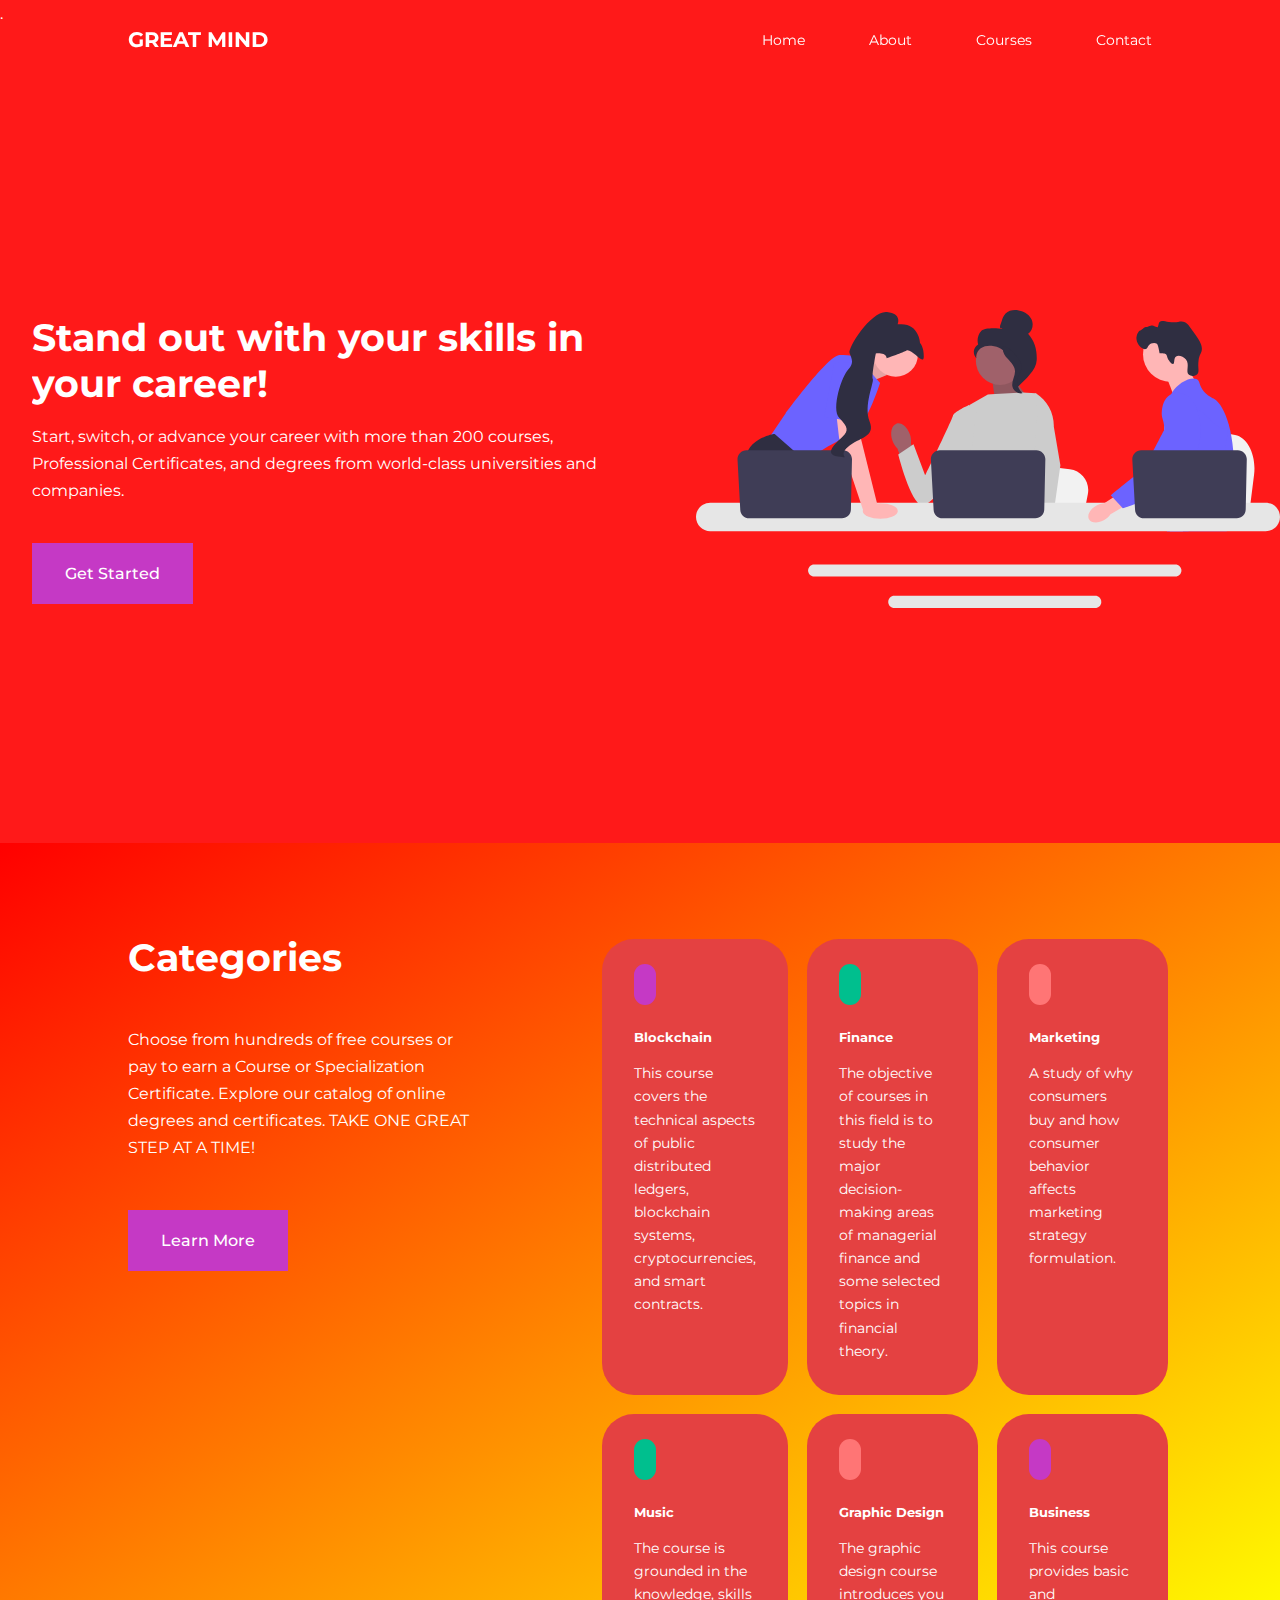
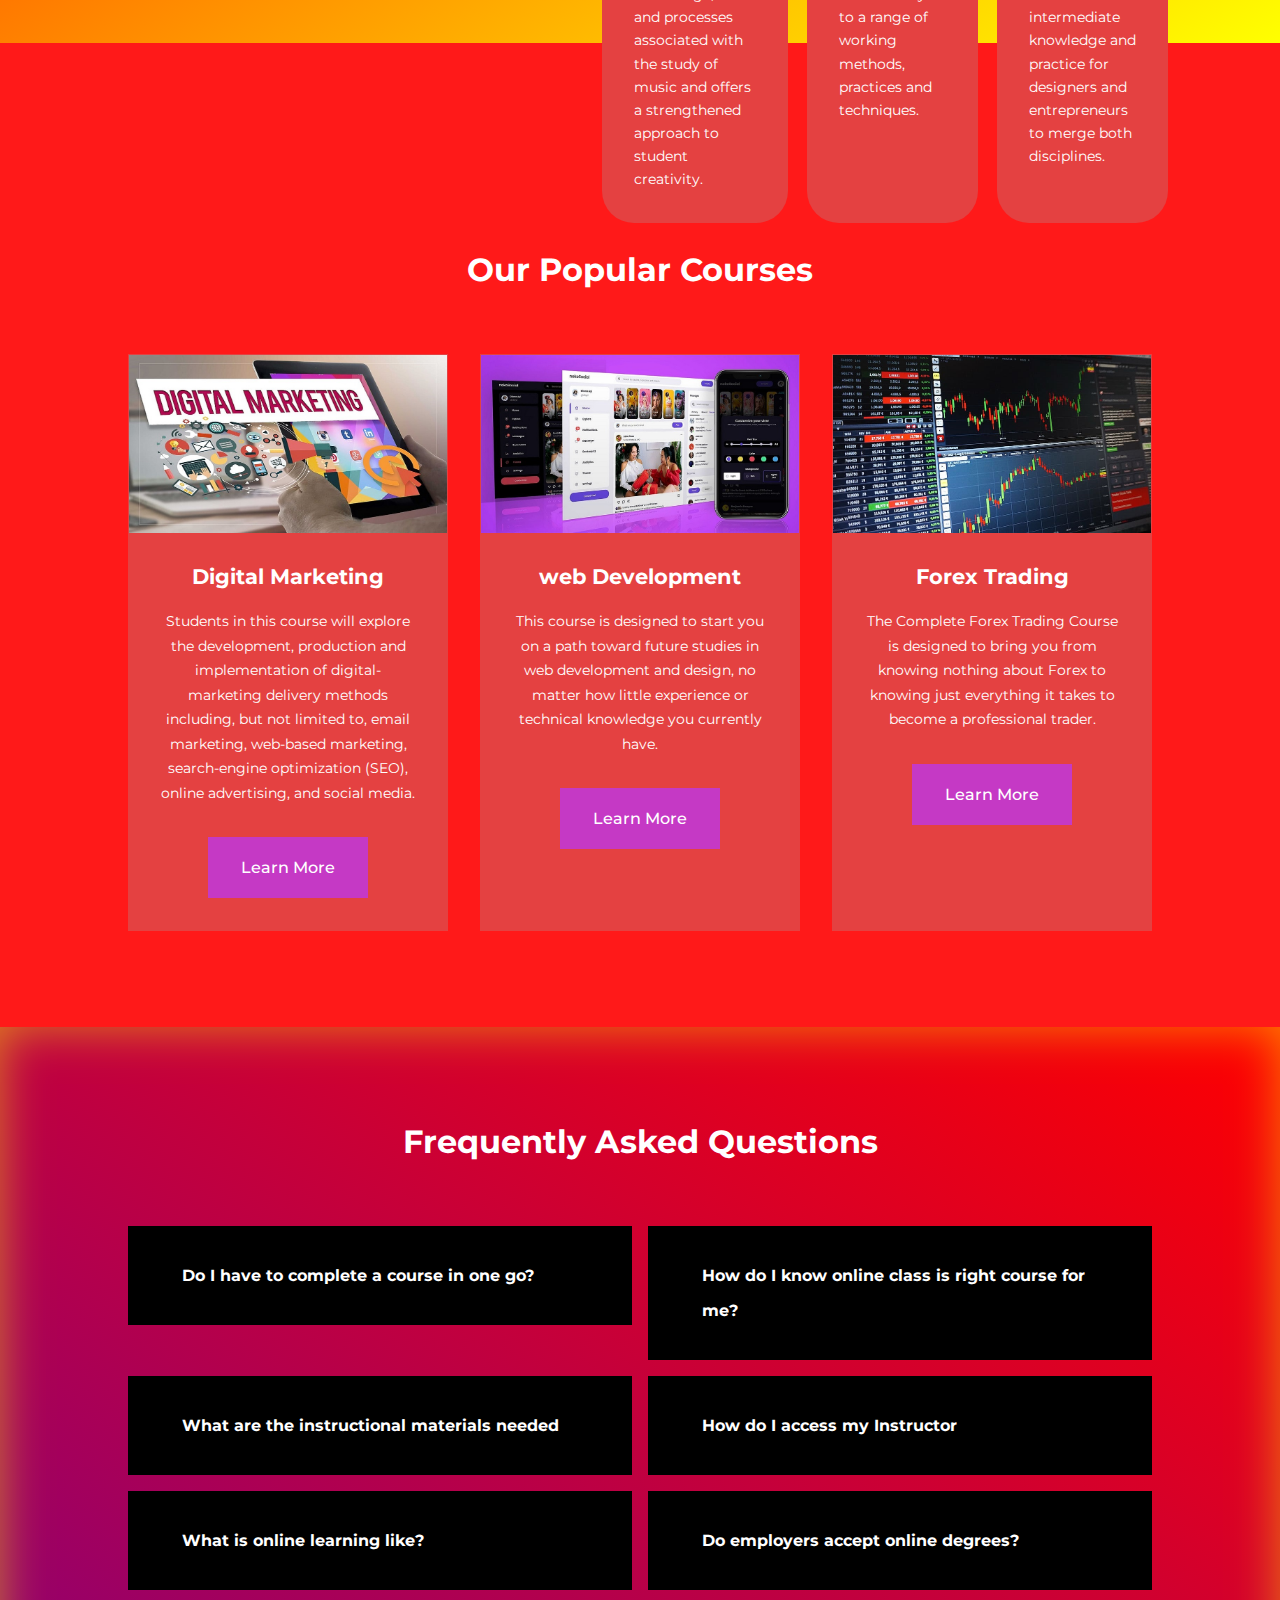
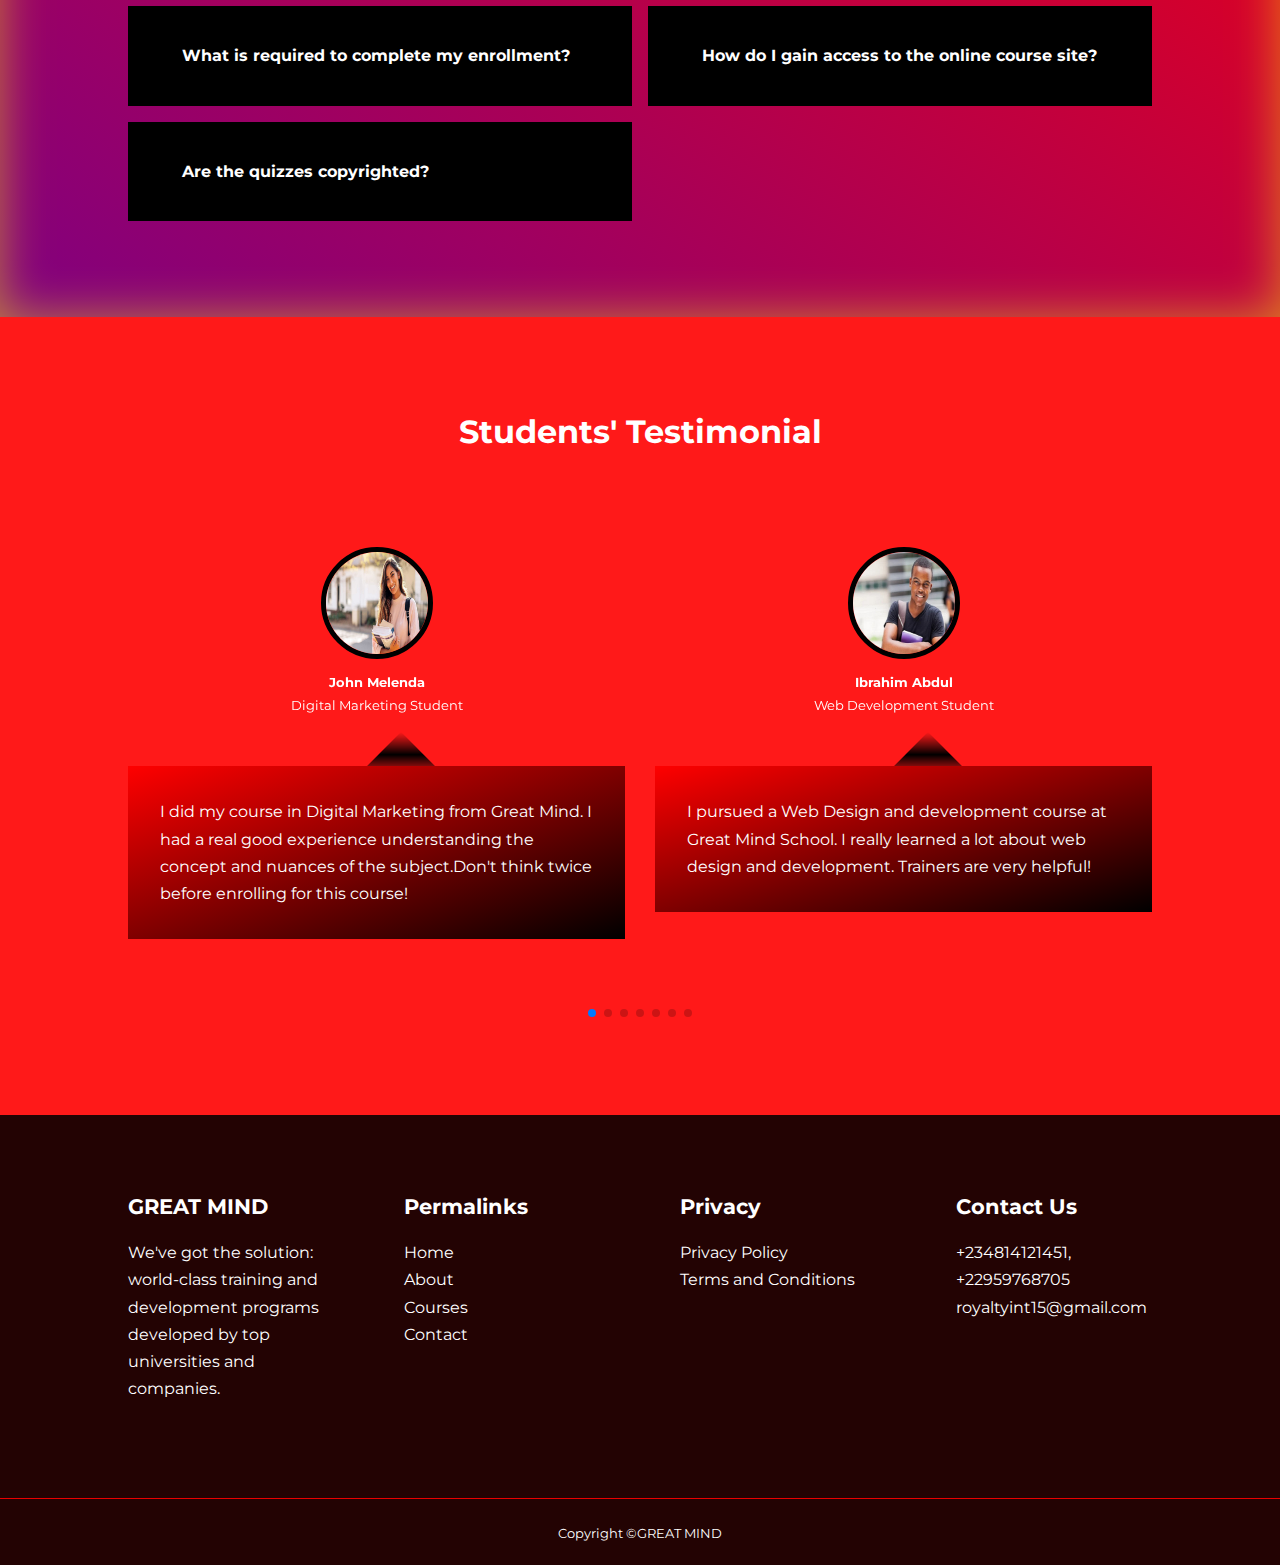
==== index.html @ f4f1f2b3 "initial great mind files" ====
<!DOCTYPE html>
<html lang="en">
<head>
    <meta charset="UTF-8">
    <meta http-equiv="X-UA-Compatible" content="IE=edge">
    <meta name="viewport" content="width=device-width, initial-scale=1.0">
    <title>Great Mind School</title>

    <!-- ICON SCOUT-->
    <link rel="stylesheet" href="https://unicons.iconscout.com/release/v4.0.0/css/line.css">.

    <!--GOOGLE FONT-->
    <link rel="preconnect" href="https://fonts.googleapis.com">
<link rel="preconnect" href="https://fonts.gstatic.com" crossorigin>
<link href="https://fonts.googleapis.com/css2?family=Montserrat:wght@300;400;500;600;700;800;900&family=Ubuntu&display=swap" rel="stylesheet">

<!--SWIPER JS-->
<link
  rel="stylesheet"
  href="https://cdn.jsdelivr.net/npm/swiper@8/swiper-bundle.min.css"
/>



    <!--CSS-->
    <link rel="stylesheet" href="css/style.css">

    <!--ICON-->
<link rel="icon" href="fav.ico?v=2">
</head>
<body>
    <!--NAV BAR-->
    <nav>
        <div class="container nav__container">
            <a href="index.html"><h4>GREAT MIND</h4></a>
            <ul class="nav__menu">
                <li><a href="index.html">Home</a></li>
                <li><a href="about.html">About</a></li>
                <li><a href="course.html">Courses</a></li>
                <li><a href="contact.html">Contact</a></li>
            </ul>
             <button id="open-menu-btn"><i class="uil uil-bars"></i></button >
             <button id="close-menu-btn"><i class="uil uil-multiply"></i></button>
        </div>
    </nav>

    <!--HEADER-->
    <header>
        <div class="header__container">
           <div class="header__left">
               <h1>Stand out with your skills in your career!</h1>
               <p>Start, switch, or advance your career with more than 200 courses, Professional Certificates, and degrees from world-class universities and companies.</p>
               <a href="course.html" class="btn btn-primary">Get Started</a>
           </div>
           <div class="header__right">
                <div class="header__right-image">
                    <img src="./images/header-right.svg" alt="" >
                </div>
           </div>
    </div>
    </header>

<!--CATEGORIES-->
    <section class="categories" id="grad">
        <div class="container categories__container">
            <div class="categories__left">
                <h1>Categories</h1>
                <p>Choose from hundreds of free courses or pay to earn a Course or Specialization Certificate. Explore our catalog of online degrees and certificates. TAKE ONE GREAT STEP AT A TIME!</p>
                <a href="" class="btn">Learn More</a>
            </div>
            <div class="categories__right">
                <articles class="category">
                    <span class="category__icon"><i class="uil uil-bitcoin-circle"></i></span>
                    <h5>Blockchain</h5>
                    <p>This course covers the technical aspects of public distributed ledgers, blockchain systems, cryptocurrencies, and smart contracts.</p>
                </articles>
                <articles class="category">
                    <span class="category__icon"><i class="uil uil-usd-circle"></i></span>
                    <h5>Finance</h5>
                    <p>The objective of courses in this field is to study the major decision-making areas of managerial finance and some selected topics in financial theory.</p>
                </articles>
                <articles class="category">
                    <span class="category__icon"><i class="uil uil-megaphone"></i></span>
                    <h5>Marketing</h5>
                    <p>A study of why consumers buy and how consumer behavior affects marketing strategy formulation.</p>
                </articles>
                <articles class="category">
                    <span class="category__icon"><i class="uil uil-music"></i></span>
                    <h5>Music</h5>
                    <p>The course is grounded in the knowledge, skills and processes associated with the study of music and offers a strengthened approach to student creativity.</p>
                </articles>
                <articles class="category">
                    <span class="category__icon"><i class="uil uil-palette"></i></span>
                    <h5>Graphic Design</h5>
                    <p> The graphic design course introduces you to a range of working methods, practices and techniques.</p>
                </articles>
                <articles class="category">
                    <span class="category__icon"><i class="uil uil-puzzle-piece"></i></span>
                    <h5>Business</h5>
                    <p>This course provides basic and intermediate knowledge and practice for designers and entrepreneurs to merge both disciplines.</p>
                </articles>
            </div>
        </div>
    </section>


    <!--COURSES-->
    <section class="courses">
        <h2>Our Popular Courses</h2>
         <div class="container courses__container">
            <articles class="course">
                <div class="course__image">
                    <img src="./images/course-2.jpg" alt="">
                </div>
                <div class="course__info">
                    <h4>Digital Marketing</h4>
                <p>Students in this course will explore the development, production and implementation of digital-marketing delivery methods including, but not limited to, email marketing, web-based marketing, search-engine optimization (SEO), online advertising, and social media.</p>
                <a href="course.html" class="btn btn-primary">Learn More</a>
                </div>
                
            </articles>

            <articles class="course">
                <div class="course__image">
                    <img src="./images/course-1.jpg" alt="">
                </div> 
                <div class="course__info">
                    <h4>web Development</h4>
                <p>This course is designed to start you on a path toward future studies in web development and design, no matter how little experience or technical knowledge you currently have.</p>
                <a href="course.html" class="btn btn-primary">Learn More</a>
                </div>
            </articles>

            <articles class="course">
                <div class="course__image">
                    <img src="./images/course-3.jpg" alt="">
                </div>
                <div class="course__info">
                    <h4>Forex Trading</h4>
                <p>The Complete Forex Trading Course is designed to bring you from knowing nothing about Forex to knowing just everything it takes to become a professional trader.</p>
                <a href="course.html" class="btn btn-primary">Learn More</a>
                </div> 
            </articles>
         </div>
    </section>

    <!--FREQUENTLY ASKED QUESTIONS-->
    <section class="faqs">
        <h2>Frequently Asked Questions</h2>
<div class="container faqs__container">
    <article class="faq ">
        <div class="faq__icon"><i class="uil uil-plus"></i></div>
        <div class="question__answer">
            <h4> Do I have to complete a course in one go?</h4>
            <p> No, you can visit it at anytime, wherever you are. Each course is made up of a number of individual modules which enables you to complete it in your own time and at times convenient to you. If you wish to return to the course at the point you last left it at, please ensure you use the same device to access the course and do not clear your cache in between visits.</p>
        </div>

    </article>

    <article class="faq">
        <div class="faq__icon"><i class="uil uil-plus"></i></div>
        <div class="question__answer">
            <h4>How do I know online class is right course for me?</h4>
           <p> Online learning places a tremendous amount of responsibility on a student. If you thrive in an environment of personal responsibility, can stay organized and can juggle multiple assignments at once, then online learning might be a great fit.</p>
        
        </div>

    </article>

    <article class="faq">
        <div class="faq__icon"><i class="uil uil-plus"></i></div>
        <div class="question__answer">
            <h4>What are the instructional materials needed</h4>
            <p>You will need a computer, a high speed Internet connection, a newer version of a web browser, and access to common tools and software like word processors, email, etc. Some courses may have other software or technology requirements as well.</p>
        </div>

    </article>

    <article class="faq">
        <div class="faq__icon"><i class="uil uil-plus"></i></div>
        <div class="question__answer">
            <h4>How do I access my Instructor</h4>
            <p>Instructors stay in touch with your Online Learning students in a variety of ways, depending on the course design. Your instructor will explain the best way to reach him or her within the course home pages. You may communicate with your instructor through discussion groups, bulletin boards, chat rooms, assignment submissions, through email, or by telephone.</p>
        </div>

    </article>

    <article class="faq">
        <div class="faq__icon"><i class="uil uil-plus"></i></div>
        <div class="question__answer">
            <h4> What is online learning like?</h4>
            <p>Recent reports detail just how quickly colleges adopted online learning. According to the Babson Survey Research Group, university and student participation in online education is at an all-time high. Even some of the largest and most prestigious universities now offer online degrees. Despite its growing popularity, online education is still relatively new, and many students and academics are completely unacquainted with it. Questions and concerns are normal. This page addresses some of the most frequently asked questions about online degree programs. All answers are thoroughly researched; we include links to relevant studies whenever possible.</p>
        </div>

    </article>

    <article class="faq">
        <div class="faq__icon"><i class="uil uil-plus"></i></div>
        <div class="question__answer">
            <h4> Do employers accept online degrees?</h4>
            <p>All new learning innovations are met with some degree of scrutiny, but skepticism subsides as methods become more mainstream. Such is the case for online learning. Studies indicate employers who are familiar with online degrees tend to view them more favorably, and more employers are acquainted with them than ever before. The majority of colleges now offer online degrees, including most public, not-for-profit, and Ivy League universities. Online learning is also increasingly prevalent in the workplace as more companies invest in web-based employee training and development programs.</p>
        </div>

    </article>

    <article class="faq">
        <div class="faq__icon"><i class="uil uil-plus"></i></div>
        <div class="question__answer">
            <h4>What is required to complete my enrollment?</h4>
            <p>Admission requirements vary by program. It is best to consult the program's homepage and the admissions procedures to determine the exact credentials required for your specific program.</p>
        </div>

    </article>

    <article class="faq">
        <div class="faq__icon"><i class="uil uil-plus"></i></div>
        <div class="question__answer">
            <h4>How do I gain access to the online course site?</h4>
            <p>You will receive a confirmation email after registering for a course that will include a link to access the course through our online instructional platform. If you are new to NASFAA U courses, you will be prompted to set up an account during the first sign-in process. Once you have logged in, you can create your profile, and upload a photo of yourself. This profile is only used on the NASFAA U online course platform during online courses.</p>
        </div>

    </article>

    <article class="faq ">
        <div class="faq__icon"><i class="uil uil-plus"></i></div>
        <div class="question__answer">
            <h4>Are the quizzes copyrighted?</h4>
            <p>All of our quizzes are subject to copyright restriction however we allow our subscribers to print the quizzes. All that we ask is that they are reproduced in the exact form that our software generates (every sheet must show the Education Quizzes details at the bottom of the quiz). Use of any of the materials without showing the Education Quizzes details is a breach of our copyright. Legal action will be taken against any school that uses the quizzes without our express permission. After all, we have to make a living!</p>
        </div>

    </article>
</div>
  </section>

 <!--TESTIMONIAL-->

  <section class="container testimonial__container mySwiper">
    <h2>Students' Testimonial</h2>
    <div class="swiper-wrapper">
        <article class="testimonial swiper-slide">
            <div class="avatar">
                <img src="./images/avatar-1.jpg" alt="">
            </div>
            <div class="testimonial__info">
                <h5>John Melenda</h5>
                <small>Digital Marketing Student</small>
            </div>
            <div class="testimonial__body">
                <p>I did my course in Digital Marketing from Great Mind. I had a real good experience understanding the concept and nuances of the subject.Don't think twice before enrolling for this course! </p>
            </div>
        </article>
   

        <article class="testimonial swiper-slide">
            <div class="avatar">
                <img src="./images/avatar-2-2.jpg" alt="">
            </div>
            <div class="testimonial__info">
                <h5>Ibrahim Abdul</h5>
                <small>Web Development Student</small>
            </div>
            <div class="testimonial__body">
                <p>I pursued a Web Design and development course at Great Mind School. I really learned a lot about web design and development. Trainers are very helpful!</p>
            </div>
        </article>
    

        <article class="testimonial swiper-slide">
            <div class="avatar">
                <img src="./images/avatar-3.jpg" alt="">
            </div>
            <div class="testimonial__info">
                <h5>Boris Jane</h5>
                <small>Graphic Design Student</small>
            </div>
            <div class="testimonial__body">
                <p>Once I found out that Great Mind online classes on Graphic Design, I jumped at the chance and took courses in Photoshop, Illustrator and entry-level Graphic Design and truthfully, I don't regret it!</p>
            </div>
        </article>

        <article class="testimonial swiper-slide">
            <div class="avatar">
                <img src="./images/avatar-4.jpg" alt="">
            </div>
            <div class="testimonial__info">
                <h5>Adetola Fumilayo</h5>
                <small>Content Creation Student</small>
            </div>
            <div class="testimonial__body">
                <p>A very informative and eye opening training session. Deborah is the perfect presenter and I highly recommend any of the courses offered.</p>
            </div>
        </article>

        <article class="testimonial swiper-slide">
            <div class="avatar">
                <img src="./images/avatar-5.jpg" alt="">
            </div>
            <div class="testimonial__info">
                <h5>Walter Ray</h5>
                <small>Forex Student</small>
            </div>
            <div class="testimonial__body">
                <p>I ordered and received your course about two months ago. I've been trading according to your method ever since. The Pivot System is just amazing.</p>
            </div>
        </article>

        <article class="testimonial swiper-slide">
            <div class="avatar">
                <img src="./images/avatar-6.jpg" alt="">
            </div>
            <div class="testimonial__info">
                <h5>Dugbo Samuel</h5>
                <small>Music Production Student</small>
            </div>
            <div class="testimonial__body">
                <p>For years I have been producing tracks and attending classes at various schools to improve my mixes. At MPA I finally found the lessons I was looking for!</p>
            </div>
        </article>

        <article class="testimonial swiper-slide">
            <div class="avatar">
                <img src="./images/avatar-7.jpg" alt="">
            </div>
            <div class="testimonial__info">
                <h5>Migan Jonathan</h5>
                <small>Phython Student</small>
            </div>
            <div class="testimonial__body">
                <p>This is an excellent class for an intro to python. Art is helpful and works with the students specific to everyone's experience and pace.</p>
            </div>
        </article>

        <article class="testimonial swiper-slide">
            <div class="avatar">
                <img src="./images/avatar-8.jpg" alt="">
            </div>
            <div class="testimonial__info">
                <h5>Clinton James</h5>
                <small>Music Student</small>
            </div>
            <div class="testimonial__body">
                <p>This was a great course! I can't believe how much I learned in one weekend. Peter is a great instructor. I will definitely take more classes!</p>
            </div>
        </article>
    </div>
    <div class="swiper-pagination"></div>
  </section>
 

  <!--FOOTER-->
 <footer>
<div class="container footer__container">
<div class="footer__1">
<a href="index.html" class="footer__logo"><h4>GREAT MIND</h4></a>
<P>We've got the solution: world-class training and development programs developed by top universities and companies. </P>
</div>

<div class="footer__2">
<h4>Permalinks</h4>
<ul class="permalinks">
    <li><a href="index.html">Home</a></li>
    <li><a href="about.html">About</a></li>
    <li><a href="course.html">Courses</a></li>
    <li><a href="contact.html">Contact</a></li>
</ul>
</div>

<div class="footer__3">
    <h4>Privacy</h4>
    <ul class="privacy">
        <li><a href="a">Privacy Policy</a></li>
        <li><a href="a">Terms and Conditions</a></li>
        <li><a href="Refund Policy"></a></li>
    </ul>
</div>

<div class="footer__4">
    <h4>Contact Us</h4>
    <div>
        <p>+234814121451, +22959768705</p>
        <p>royaltyint15@gmail.com</p>
    </div>
    <ul class="footer__socials">
        <li><a href="a"><i class="uil uil-facebook-f"></i></a></li>

        <li><a href="a"><i class="uil uil-instagram-alt"></i></a></li>

        <li><a href="a"><i class="uil uil-twitter"></i></a></li>
        
        <li><a href="a"><i class="uil uil-linkedin-alt"></i></a></li>
    </ul>
    
</div>

</div>
<div class="footer__copyright">
    <small>Copyright &copy;GREAT MIND</small>
</div>
 </footer>
  <!--SWIPER JS-->
  <script src="https://cdn.jsdelivr.net/npm/swiper@8/swiper-bundle.min.js"></script>

<!--JAVASCRIPT-->
    <script src="./main.js"> </script>

    <script>
        var swiper = new Swiper(".mySwiper", {
    slidesPerView: 1,
    spaceBetween: 30,
    pagination: {
      el: ".swiper-pagination",
      clickable: true,
    },
    // When window width is >= 600px
    breakpoints: {
        600:{
            slidesPerView: 2,
        }
    }
  });
    </script>
</body>
</html>
---- css/style.css ----
* {
    margin: 0;
    padding: 0;
    border: 0;
    outline: 0;
    text-decoration: none;
    list-style: none;
    box-sizing: border-box;
}

:root{
    --color-primary: rgb(255, 117, 117);
    --color-success: #00bf8e;
    --color-warning: #f7c94b;
    --color-danger: rgb(197, 57, 197);
    --color-danger-varient: rgba(247, 88, 66, 0.4);
    --color-white: #ffffff;
    --color-light: rgba(255, 255, 255, 0.7);
    --color-black: #000;
    --color-bg :  rgba(255, 0, 0, 0.9);
    --color-bg1: #e86a74;
    --color-bg2:rgb(228, 65, 65);
   
    --container-width-lg:80%;
    --container-width-md:90%;
    --container-width-sm:94%;

    --transition: all 400ms ease;
  
    
}
 /*BODY */
body {
    font-family: 'Montserrat', sans-serif;
    line-height: 1.7;
    color: var(--color-white);
    background: var(--color-bg);
}

.container{
    width: var(--container-width-lg);
    margin: 0 auto;
}
 
/* SECTION */
section {
    padding: 6rem 0;
}

section h2{
    text-align: center;
    margin-bottom: 4rem;
}

/* HEADING */
h1,h2,h3,h4,h5{
    line-height: 1.2;
}

h1{
    font-size: 2.4rem;
}

h2{
    font-size: 2rem;
}

h3{
    font-size: 1.6rem;
}

h4{
   font-size: 1.3rem;
}
 
/* ANCHOR TAG */
a{
    color: var(--color-white);
}

/* IMAGE */
img{
    width: 100%;
    display: block;
    object-fit: cover;
}

/* BUTTON*/
.btn {
    display: inline-block;
    background: var(--color-danger);
    color: var(--color-white);
    padding: 1rem 2rem;
    border: 1px solid transparent;
    font-weight: 500;
    transition: var(--transition);
}

.btn:hover{
    background: transparent;
    color: var(--color-white);
    border-color: var(--color-white);
}

.btn-primary{
    background: var(--color-danger);
    color: var(--color-white);
}

/* NAV BAR */
nav {
    background: transparent;
    width: 100vw;
    height: 5rem;
    position: fixed;
    top: 0;
    z-index: 11;
}
/* change navbar scroll using js*/
.window-scroll{
    background: var(--color-black);
box-shadow: 0 1rem 2rem rgba(0, 0, 0, 0.3);
}
.nav__container {
    height: 100%;
    display: flex;
    justify-content: space-between;
    align-items: center;
}

nav button{
    display: none;
}

.nav__menu{
    display: flex;
    align-items: center;
    gap: 4rem;
}

.nav__menu a{
    font-size: 0.9rem;
    transition: var(--transition);
}

.nav__menu a:hover {
    color: var(--color-bg);

}

/* HEADER */
header{
    position: relative;
    top: 3rem;
    overflow: hidden;
    height: 60vw;
    margin-left: 2rem;
    margin-bottom: 3rem;
    background: transparent;

}

.header__container{
    display: grid;
    grid-template-columns: 1fr 1fr;
    align-items: center;
    gap: 5rem;
    height: 100%;
}
.header__left p{
    margin: 1rem 0 2.4rem;
  
}


/* CATEGORIES */
#grad {
    background-image: linear-gradient(to bottom right, red, yellow);
  }
  .categories{
    height: 50rem;
  }
.categories h1{
    line-height: 1;
    margin-bottom: 3rem;
}
.categories__container{
    display: grid;
    grid-template-columns: 40% 60%;
    gap: 4rem;

}
.categories__left{
    margin-right: 4rem;
}
.categories__left p{
    margin: 1rem 0 3rem;

}
.categories__right{
    display: grid;
    grid-template-columns: repeat(3, 1fr);
    gap: 1.2rem;
    margin-right: 3rem;
}
.category{
    background: var(--color-bg2);
    padding: 2rem;
    border-radius: 2rem;
    transition: var(--transition);
}
.category:hover{
    box-shadow: 0 3rem 3rem rgba(0, 0, 0, 0.3);
    z-index: 1;
}
.category:nth-child(1) .category__icon{
    background: var(--color-danger);
}
.category:nth-child(2) .category__icon{
    background: var(--color-success);
}
.category:nth-child(4) .category__icon{
    background: var(--color-success);
}
.category:nth-child(6) .category__icon{
    background: var(--color-danger);
}
.category__icon{
    background: var(--color-primary);
    padding: 0.7rem;
    border-radius: 0.9rem;
}
.category h5{
    margin: 2rem 0 1rem;
}
.category p{
    font-size: 0.85rem;
}

/* POPULAR COURSES */
.courses{
    margin-top: 7rem;
   
}
.courses__container{
    display: grid;
    grid-template-columns: repeat(3, 1fr);
    gap: 2rem;
}
.course{
   background: var(--color-bg2);
    text-align: center;
    border: 1px solid transparent;
    position: relative;
}

.course__info{
    padding: 2rem;
}
.course:hover{
    background: transparent;
    box-shadow: 0 3rem 3rem rgba(0, 0, 0, 0.8);
    transition: var(--transition);
}
.course__info p{
    margin: 1.2rem 0 2rem;
    font-size: 0.9rem;
}

/* FREQUENTLY ASKED QUESTIONS */
.faqs{
    background: linear-gradient(to bottom left, red, purple);
    box-shadow: inset 0 0 3rem rgba(255, 255, 0, 0.5);
}

.faqs__container{
    display: grid;
    grid-template-columns: 1fr 1fr;
    gap: 1rem;
}

.faq{
    padding: 2rem;
    display: flex;
    align-items: center;
    gap: 1.4rem;
    height: fit-content;
    background:var(--color-black);
    cursor: pointer;
}
.faq h4{
    font-size: 1rem;
    line-height: 2.2;
}

.faq__icon{
    align-self: flex-start;
    font-size: 1.2rem;
}

.faq p {
    margin-top: 0.8rem;
    display: none;
}
.faq.open p {
display: block;
}


/* TESTIMONIALS */
.testimonial__container{
    overflow-x: hidden;
    position: relative;
    margin-bottom: 5rem;
}
.testimonial{
    padding-top: 2rem;
}
.avatar{
    width: 7rem;
    height: 7rem;
    border-radius: 50%;
    overflow: hidden;
    margin: 0 auto 1rem;
    border: 5px solid var(--color-black);
}

.testimonial__info {
    text-align: center;
}
.testimonial__body{
    background-image: linear-gradient(to bottom right, red, black);
    padding: 2rem;
    margin-top: 3rem;
    position: relative;
}
.testimonial__body::before{
    content: "";
    display: block;
    background-image:linear-gradient( 135deg, transparent,black, transparent, black);
    width: 3rem;
    height: 3rem;
    position: absolute;
    z-index: -1;
    left: 50%;
    top: -1.5rem;
    transform: rotate(45deg);
}

/* FOOTER */
footer{
    background: rgba(0, 0, 0, 0.863);
    padding-top: 5rem;
    font-size: 0.9;
}

.footer__container{
    display: grid;
    grid-template-columns: repeat(4, 1fr);
    gap: 5rem;
}

.footer__container >div h4{
    margin-bottom: 1.2rem;
}

.footer__1 p{
    margin: 0 0 2rem;
}

.footer ul li {
    margin-bottom: 0.7rem;
}

.footer ul li a:hover{
    text-decoration: underline;
}

.footer__socials{
    display: flex;
    gap: 1rem;
    font-size: 1.2rem;
    margin-top: 2rem;
}

.footer__copyright{
    text-align: center;
    margin-top: 4rem;
    padding: 1.2rem 0;
    border-top: 1px solid var(--color-bg);
}




/******************MEDIA QUERY TABLET **********/
@media screen and (max-width: 1024px) {
    .container{
        width: var(--container-width-md);
    }
    h1{
        font-size: 2.2rem;
    }
    h2{
        font-size: 1.7rem;
    }
    h3{
        font-size: 1.4rem;
    }
    h4{
        font-size: 1.2rem;
    }

    /*****NAV BAR***/
    nav button{
        display: inline-block;
        background: transparent;
        font-size: 1.8rem;
        color: var(--color-white);
        cursor: pointer;
    }

    nav button#close-menu-btn{
        display: none;
    }

    .nav__menu{
        position: fixed;
        top: 5rem;
        right: 5%;
        height: fit-content;
        width: 18rem;
        flex-direction: column;
        gap: 0;
        display: none;
    }

    .nav__menu li{
        width: 100%;
        height: 5.8rem;
        animation: animateNavItems 400ms linear forwards;
        transform-origin: top right;
        opacity: 0;
    }

    .nav__menu li:nth-child(2){
        animation-delay: 200ms;
    }
    .nav__menu li:nth-child(3){
        animation-delay: 300ms;
    }
    .nav__menu li:nth-child(4){
        animation-delay: 400ms;
    }

    @keyframes animateNavItems {
        0%{
            transform: rotateZ(-90deg) rotateX(90deg) scale(0.1);
        }
        100%{
            transform: rotateZ(0)  rotateX(0) scale(1);
            opacity: 1;
        }
    }
/****** NAV BAR   ********/
    .nav__menu li a {
       background-image:  linear-gradient(to bottom right, red, black);
        box-shadow: -4rem 6rem 10rem rgba(0, 0, 0, 0.6);
        width: 100%;
        height: 100%;
        display: grid;
        place-items: center;

    }

    .nav__menu li a:hover {
        background: var(--color-bg);
        color: var(--color-white);

    }

    /************* HEADER *********/
    header {
        height: 52vh;
        margin-bottom: 4rem;
    }

    .header

    .header__container{
        gap: 0;
        padding-bottom: 3rem;
    }

    /*********** CATEGORIES ******/
    .categories{
        height: auto;
    }
    .categories__container{
        grid-template-columns: 1fr;
        gap: 3rem;
    }

    .categories__left{
        margin-right: 0;
    }

    /*******POPULAR COURSES **********/
    .courses{
        margin-top: 0;
    }
    .courses__container{
        grid-template-columns: 1fr 1fr;
    }

    /******** FAQS **********/
    .faqs__container{
        grid-template-columns: 1fr 1fr;
    }
    .faq{
        padding: 1.5rem;
    }

    /********* FOOTER ***********/
    .footer__container{
        grid-template-columns: 1fr 1fr;
    }
}


/************ MOBILE MEDIA QUERY ***********/
@media screen and (max-width: 900px){
    .container{
        width: var(--container-width-sm);
    }

    /*******NAV BAR *****/
    nav__menu{
        right: 3%;
    }

    /******* HEADER ********/
    header{
        height: 100vh;
    }

    .header__container{
        grid-template-columns: 1fr;
        text-align: center;
        margin-top: 1.5rem;
    }
    .header__left p{
        margin-bottom: 1.3rem;
    }

    /******* CATEGORIES *********/
    .categories__right{
        grid-template-columns: 1fr 1fr;
        gap: 0.7rem;
    }
    .category{
        padding: 1rem;
        border-radius: 1rem;
    }
    .category__icon{
        margin-top: 4px;
        display: inline-block;
    }

    /******* POPULAR COURSES *******/
    .courses__container{
        grid-template-columns: 1fr;
    }

    /******** FAQS *******/
    .faqs__container{
        grid-template-columns: 1fr;
    }

    /******* TESTIMONIALS ******/
    .testimonial__body{
        padding: 4.2rem;
    }

    /******** FOOTER ********/
    .footer__container{
        grid-template-columns: 1fr;
        text-align: center;
        gap: 2rem;
    }
    .footer__1 p{
        margin: 1rem auto;
    }
    .footer__socials{
        justify-content: center;
    }
}
/*   background-image: linear-gradient(to bottom right, purple, red);*/
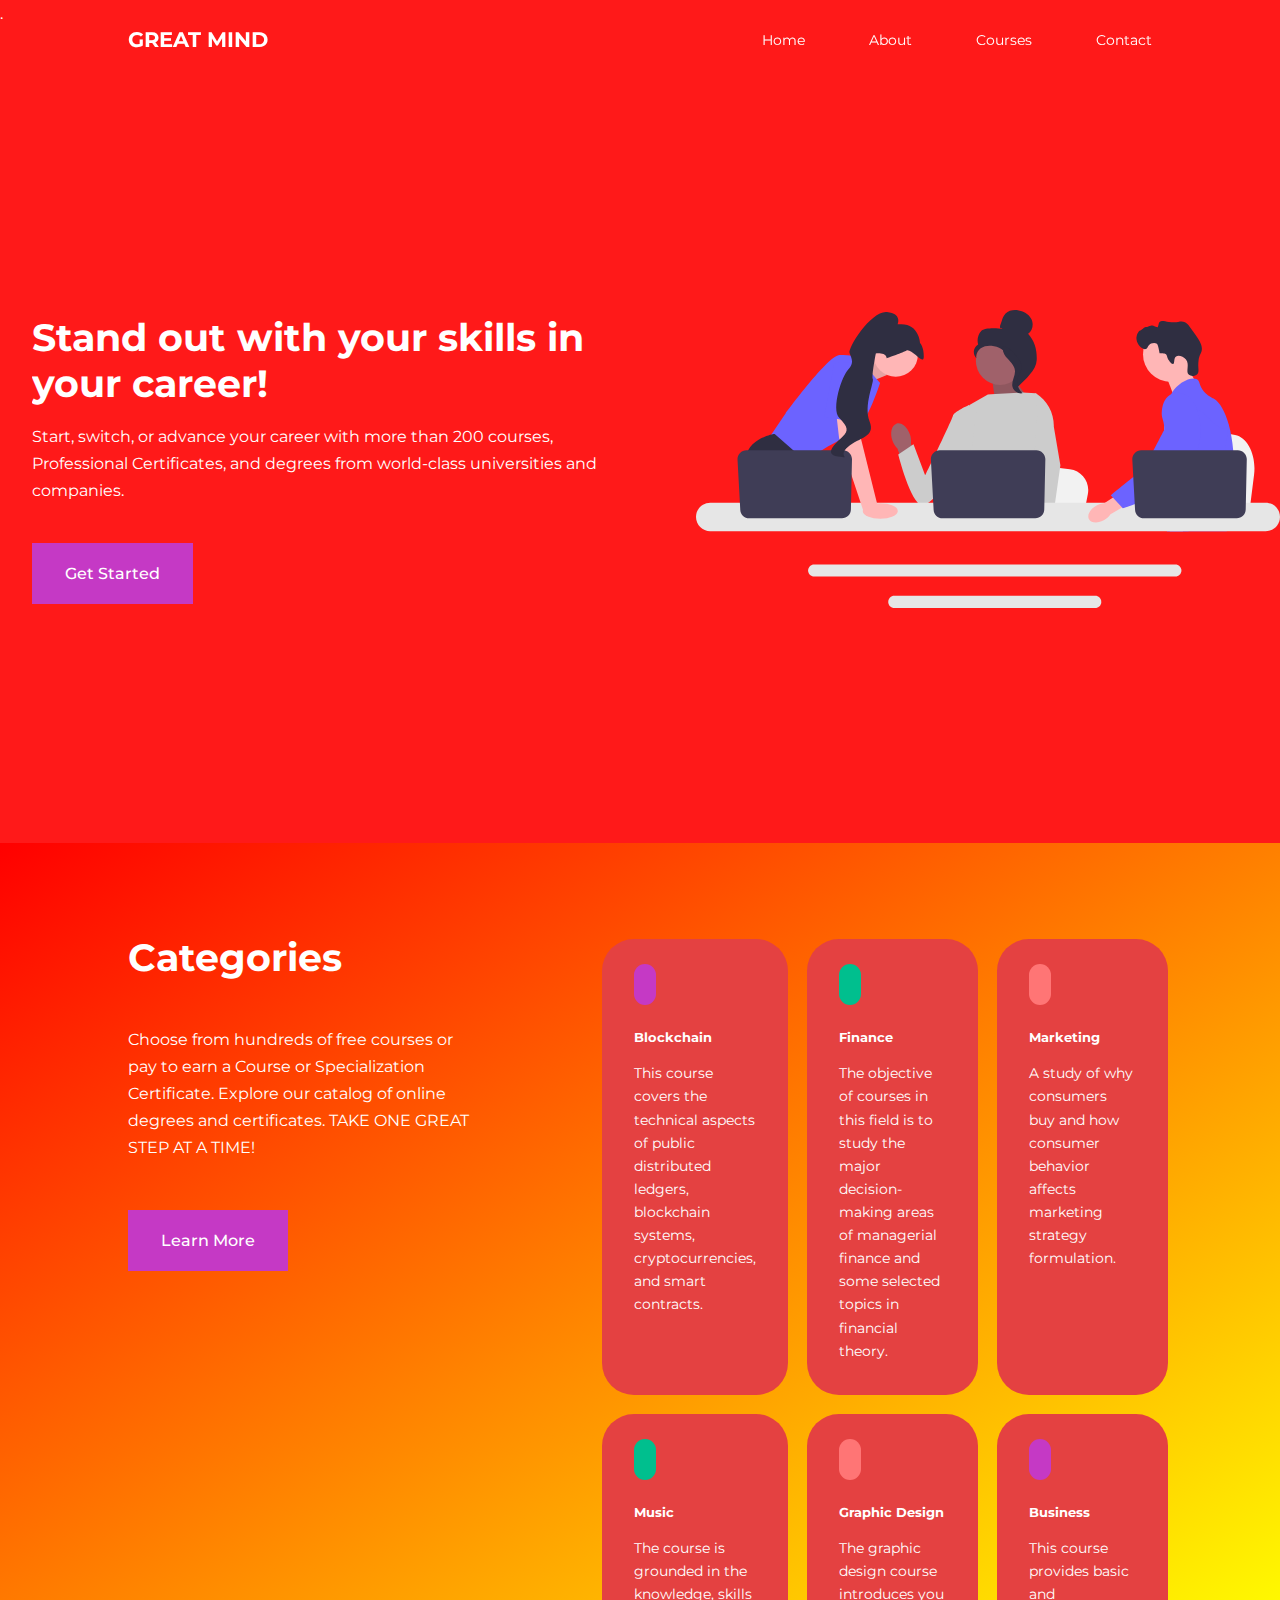
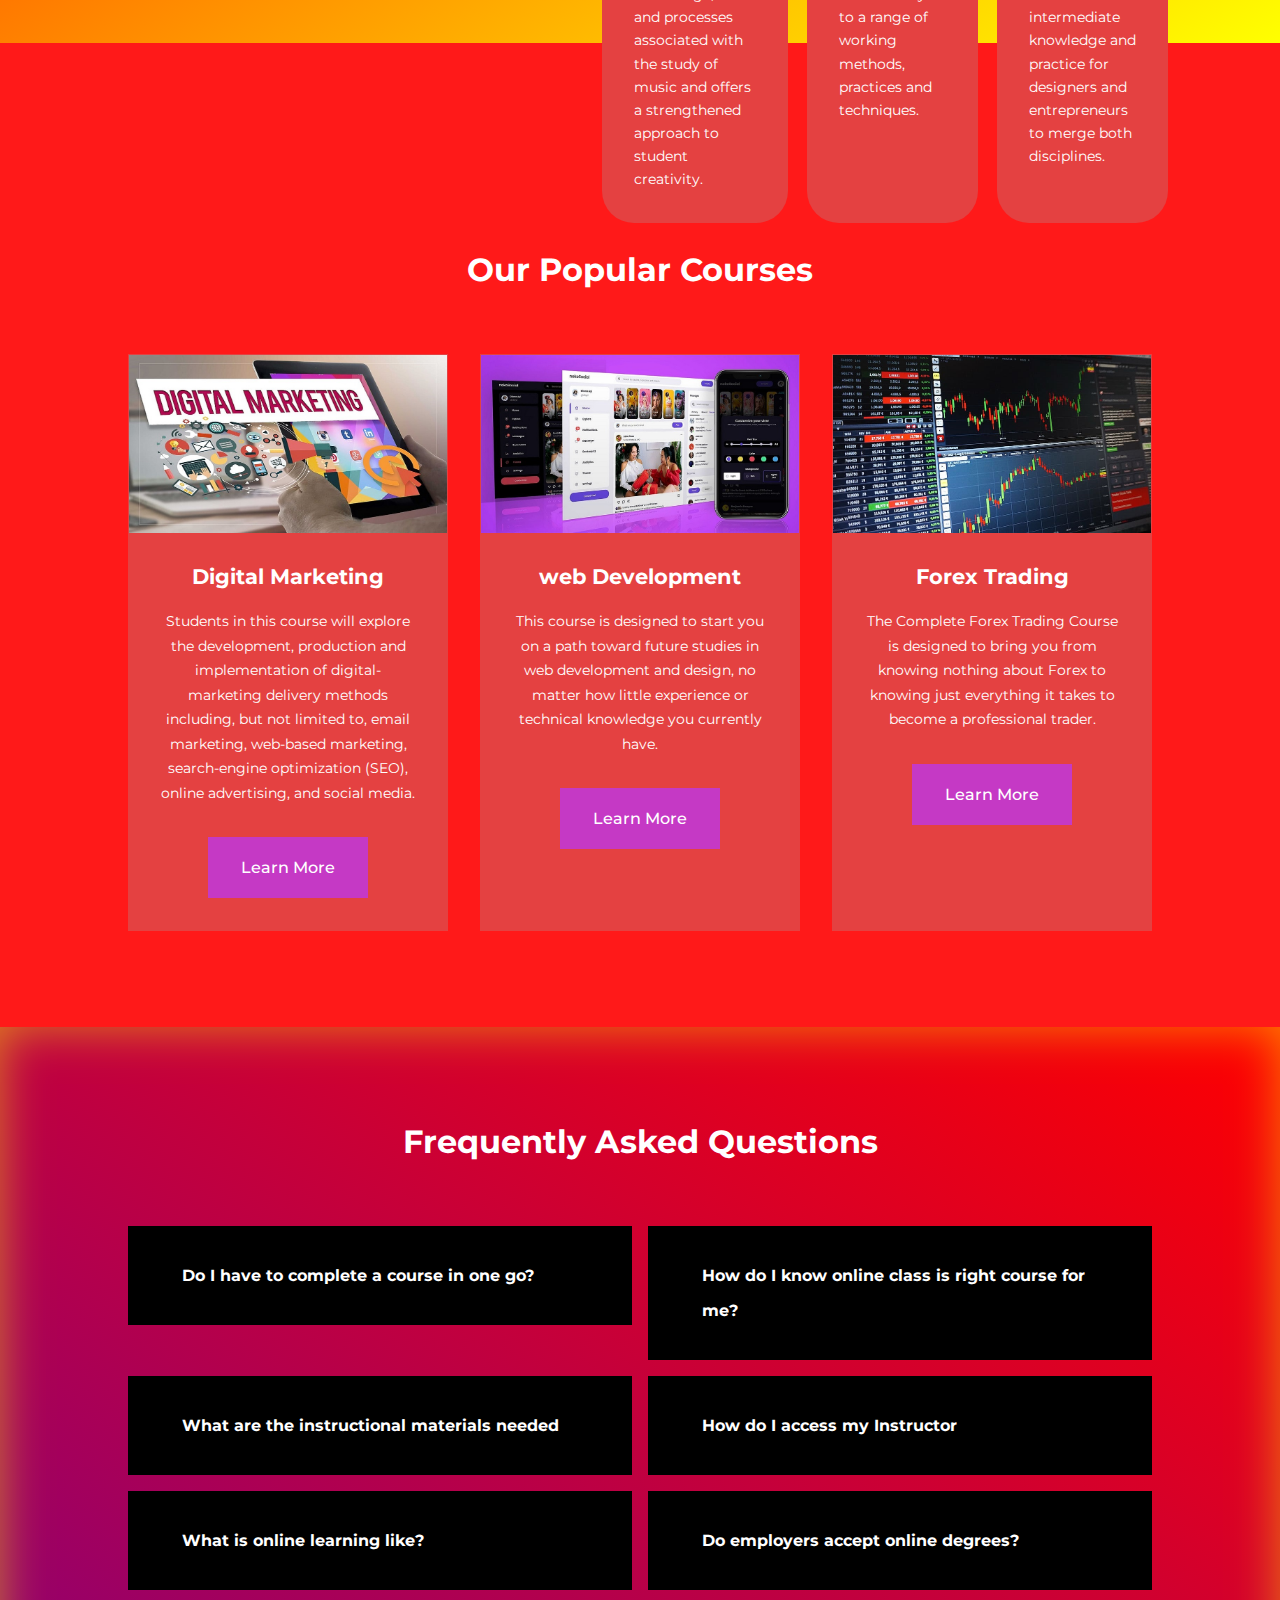
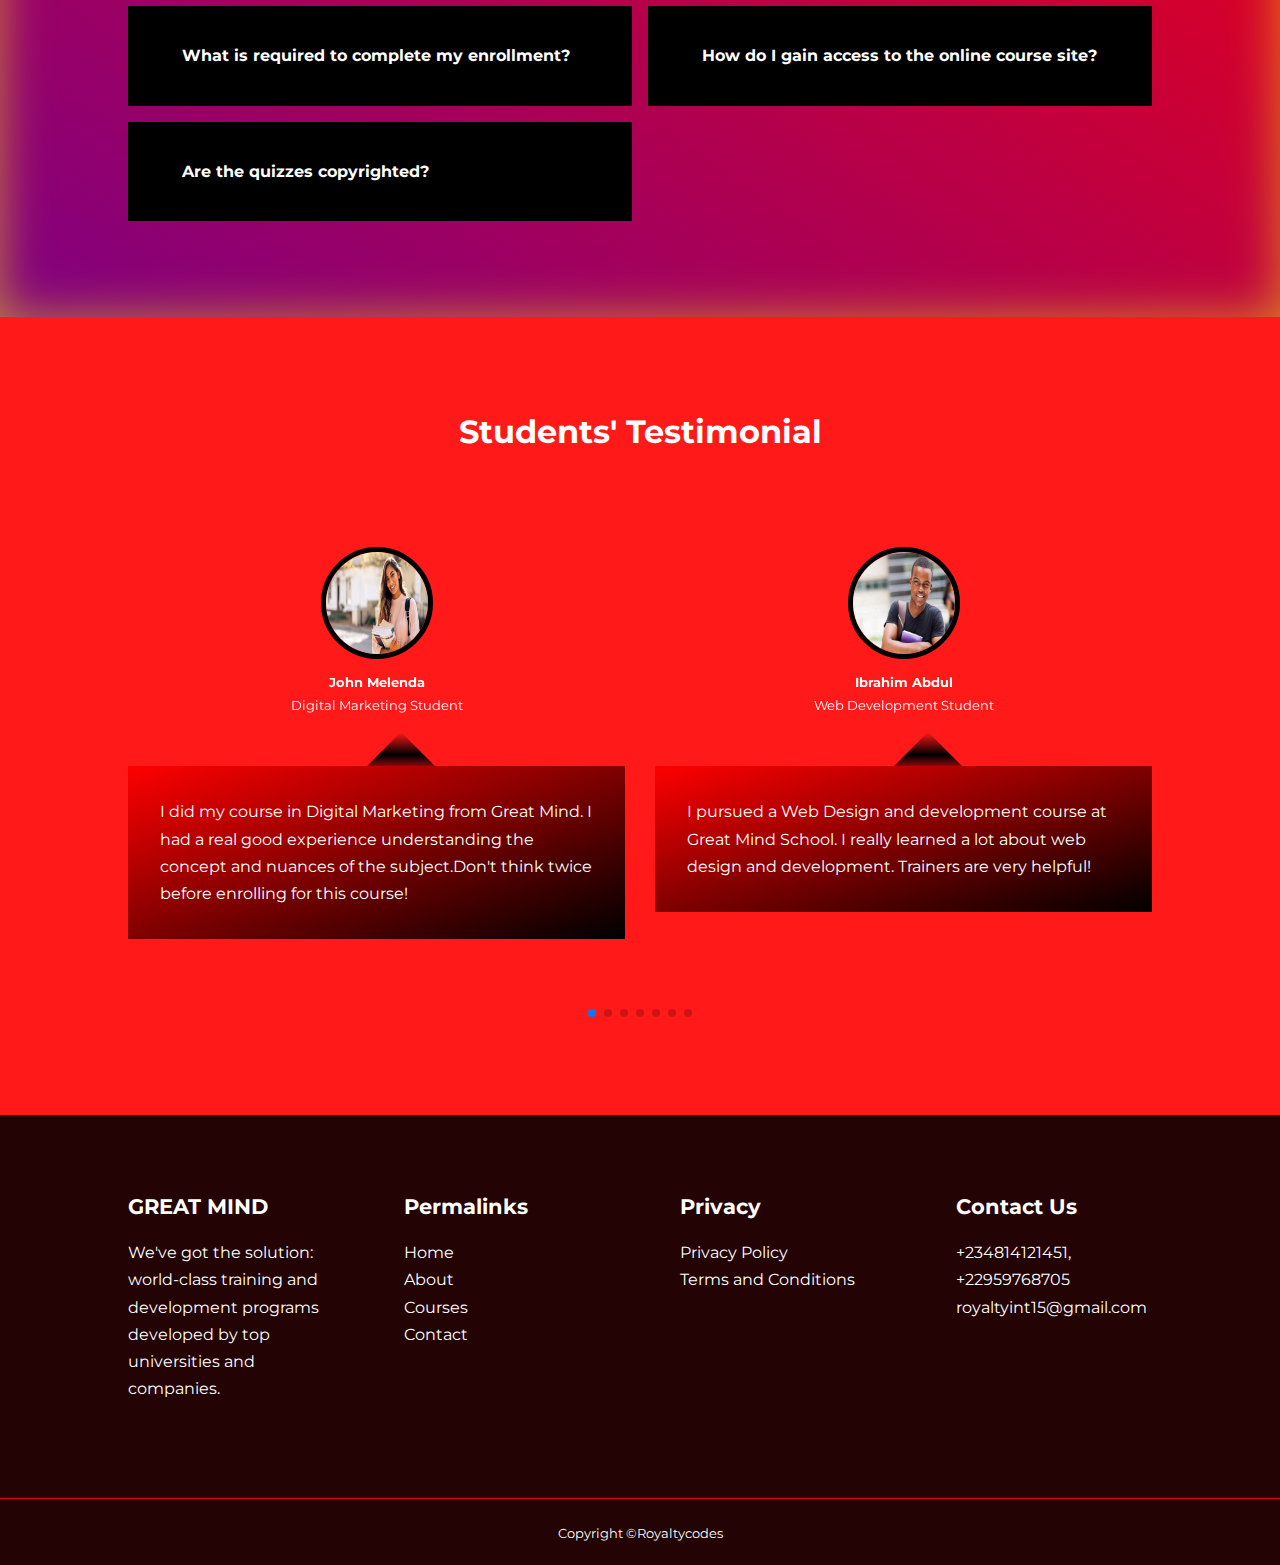
==== commit 640bec7b: "Update index.html" ====
--- a/index.html
+++ b/index.html
@@ -394,7 +394,7 @@
 
 </div>
 <div class="footer__copyright">
-    <small>Copyright &copy;GREAT MIND</small>
+    <small>Copyright &copy;Royaltycodes</small>
 </div>
  </footer>
   <!--SWIPER JS-->
@@ -420,4 +420,4 @@
   });
     </script>
 </body>
-</html>+</html>
